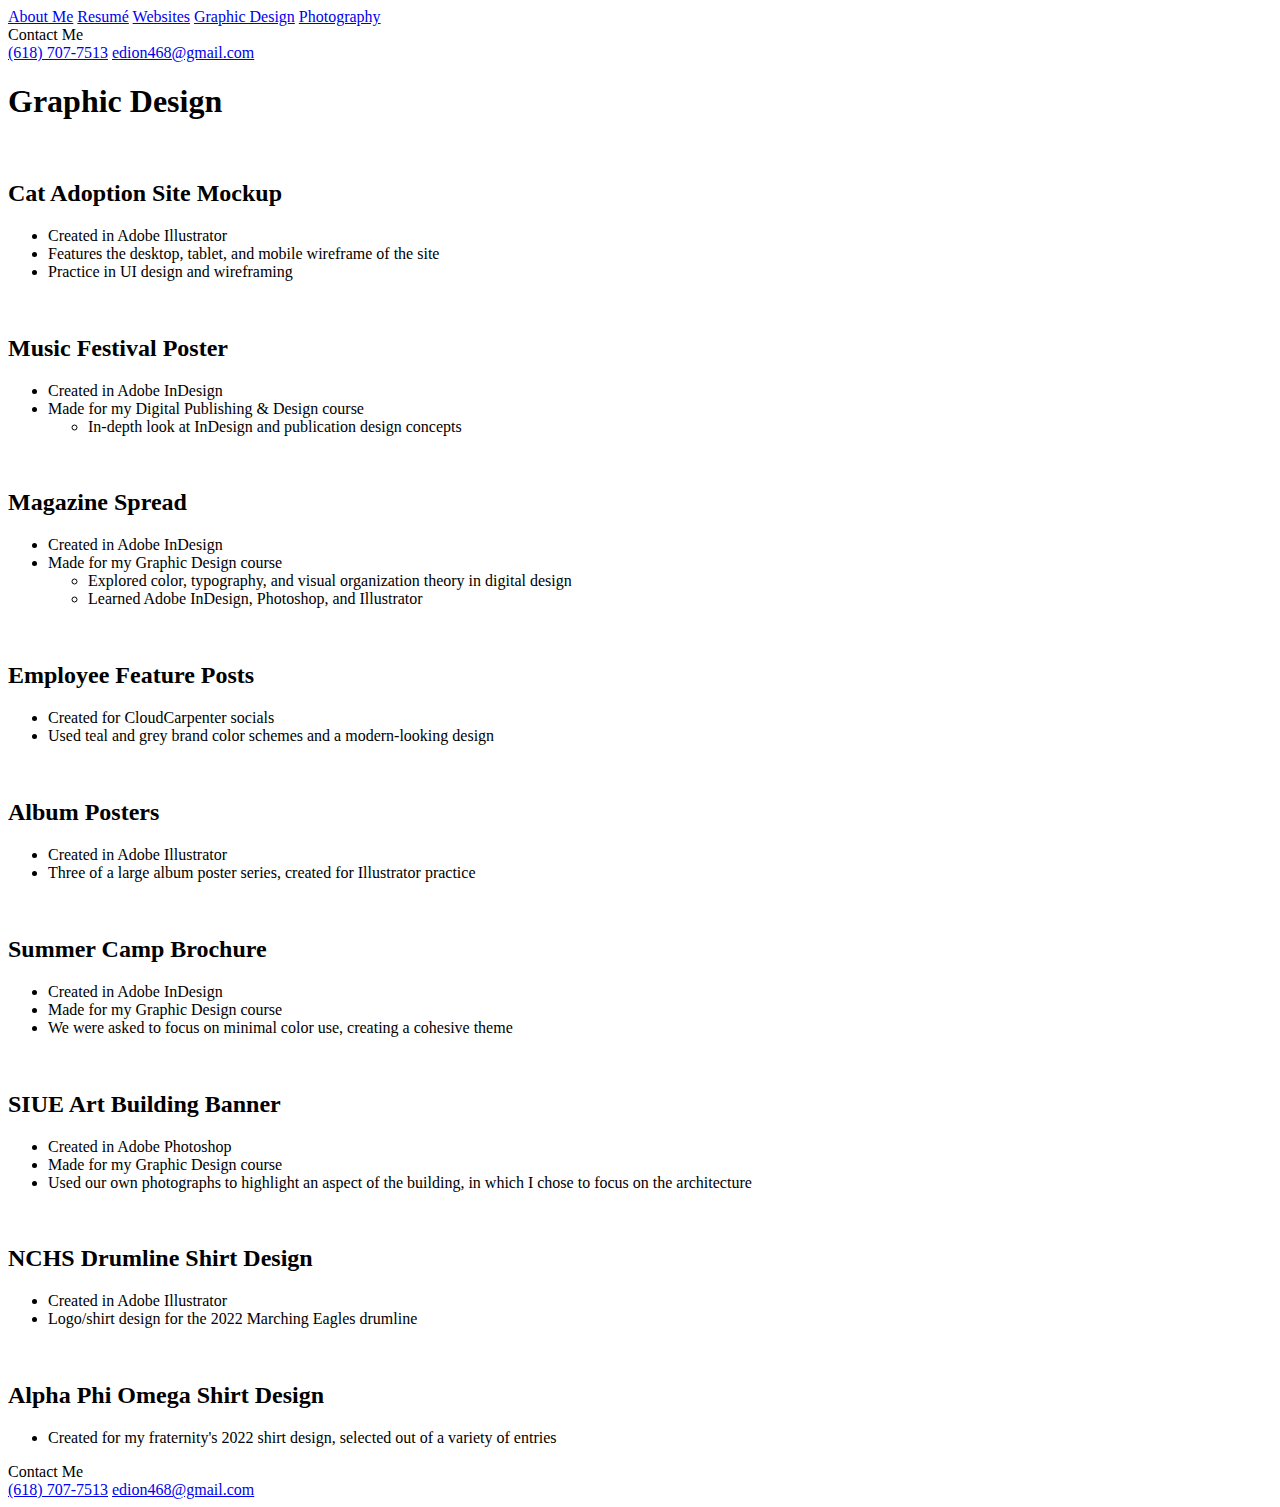
==== graphic_design.html @ b40576a1 "Add files via upload" ====
<!doctype html>
<html>
<head>
<meta charset="UTF-8">
<title>Graphic Design - Emily Dion</title>
<link href="css/portfolio.css" rel="stylesheet" type="text/css">
</head>

<body>
	<div class="wrapper">
		<aside>
			<div class="section nav">
				<a href="index.html" class="nav item link">About Me</a>
				<a href="resume.html" class="nav item link">Resumé</a>
				<a href="websites.html" class="nav item link">Websites</a>
				<a href="graphic_design.html" class="nav item link active">Graphic Design</a>
				<a href="photography.html" class="nav item link">Photography</a>
			</div>
			<div class="section contact">
				<div class="nav item" style="color: var(--teal);">Contact Me</div>
				<a href="tel:6187077513" class="nav item sub link">(618) 707-7513</a>
				<a href="mailto:edion468@gmail.com" class="nav item sub link">edion468@gmail.com</a>
			</div>
		</aside>
		<main>
			<div class="main-content graphic-design">
				<h1>Graphic Design</h1>
					<div class="design-block">
						<div class="design-image">
							<img src="images/graphic_design/cat_site_mockup.png" alt=""/>
						</div>
						<div>
							<h2>Cat Adoption Site Mockup</h2>
							<ul>
								<li>Created in Adobe Illustrator</li>
								<li>Features the desktop, tablet, and mobile wireframe of the site</li>
								<li>Practice in UI design and wireframing</li>
							</ul>
						</div>
					</div>
					<div class="design-block">
						<div class="design-image">
							<img src="images/graphic_design/bonaroo_poster.png" alt=""/>
						</div>
						<div>
							<h2>Music Festival Poster</h2>
							<ul>
								<li>Created in Adobe InDesign</li>
								<li>Made for my Digital Publishing & Design course</li>
								<ul>
									<li>In-depth look at InDesign and publication design concepts</li>
								</ul>
							</ul>
						</div>
					</div>
					<div class="design-block">
						<div class="design-image">
							<img src="images/graphic_design/magazine_spread.png" alt=""/>
						</div>
						<div>
							<h2>Magazine Spread</h2>
							<ul>
								<li>Created in Adobe InDesign</li>
								<li>Made for my Graphic Design course</li>
								<ul>
									<li>Explored color, typography, and visual organization theory in digital design</li>
									<li>Learned Adobe InDesign, Photoshop, and Illustrator</li>
								</ul>
							</ul>
						</div>
					</div>
					<div class="design-block">
						<div class="design-image">
							<img src="images/graphic_design/feature_posts.png" alt=""/>
						</div>
						<div>
							<h2>Employee Feature Posts</h2>
							<ul>
								<li>Created for CloudCarpenter socials</li>
								<li>Used teal and grey brand color schemes and a modern-looking design</li>
							</ul>
						</div>
					</div>
					<div class="design-block">
						<div class="design-image">
							<img src="images/graphic_design/posters.png" alt=""/>
						</div>
						<div>
							<h2>Album Posters</h2>
							<ul>
								<li>Created in Adobe Illustrator</li>
								<li>Three of a large album poster series, created for Illustrator practice</li> 
							</ul>
						</div>
					</div>
					<div class="design-block">
						<div class="design-image">
							<img src="images/graphic_design/brochure.jpg" alt=""/>
						</div>
						<div>
							<h2>Summer Camp Brochure</h2>
							<ul>
								<li>Created in Adobe InDesign</li>
								<li>Made for my Graphic Design course</li>
								<li>We were asked to focus on minimal color use, creating a cohesive theme</li>
							</ul>
						</div>
					</div>
					<div class="design-block">
						<div class="design-image">
							<img src="images/graphic_design/art_and_design_west.png" alt=""/>
						</div>
						<div>
							<h2>SIUE Art Building Banner</h2>
							<ul>
								<li>Created in Adobe Photoshop</li>
								<li>Made for my Graphic Design course</li>
								<li>Used our own photographs to highlight an aspect of the building, in which I chose to focus on the architecture</li>
							</ul>
						</div>
					</div>
					<div class="design-block">
						<div class="design-image">
							<img src="images/graphic_design/drumline_shirt.png" alt=""/>
						</div>
						<div>
							<h2>NCHS Drumline Shirt Design</h2>
							<ul>
								<li>Created in Adobe Illustrator</li>
								<li>Logo/shirt design for the 2022 Marching Eagles drumline</li>
							</ul>
						</div>
					</div>
					<div class="design-block">
						<div class="design-image">
							<img src="images/graphic_design/apo_shirt.png" alt=""/>
						</div>
						<div>
							<h2>Alpha Phi Omega Shirt Design</h2>
							<ul>
								<li>Created for my fraternity's 2022 shirt design, selected out of a variety of entries</li>
							</ul>
						</div>
					</div>
			</div>
			<footer>
				<div class="contact">
					<div class="nav item" style="color: var(--teal);">Contact Me</div>
					<a href="tel:6187077513" class="nav item sub link">(618) 707-7513</a>
					<a href="mailto:edion468@gmail.com" class="nav item sub link">edion468@gmail.com</a>
				</div>
			</footer>
		</main>
	</div>
</body>
</html>
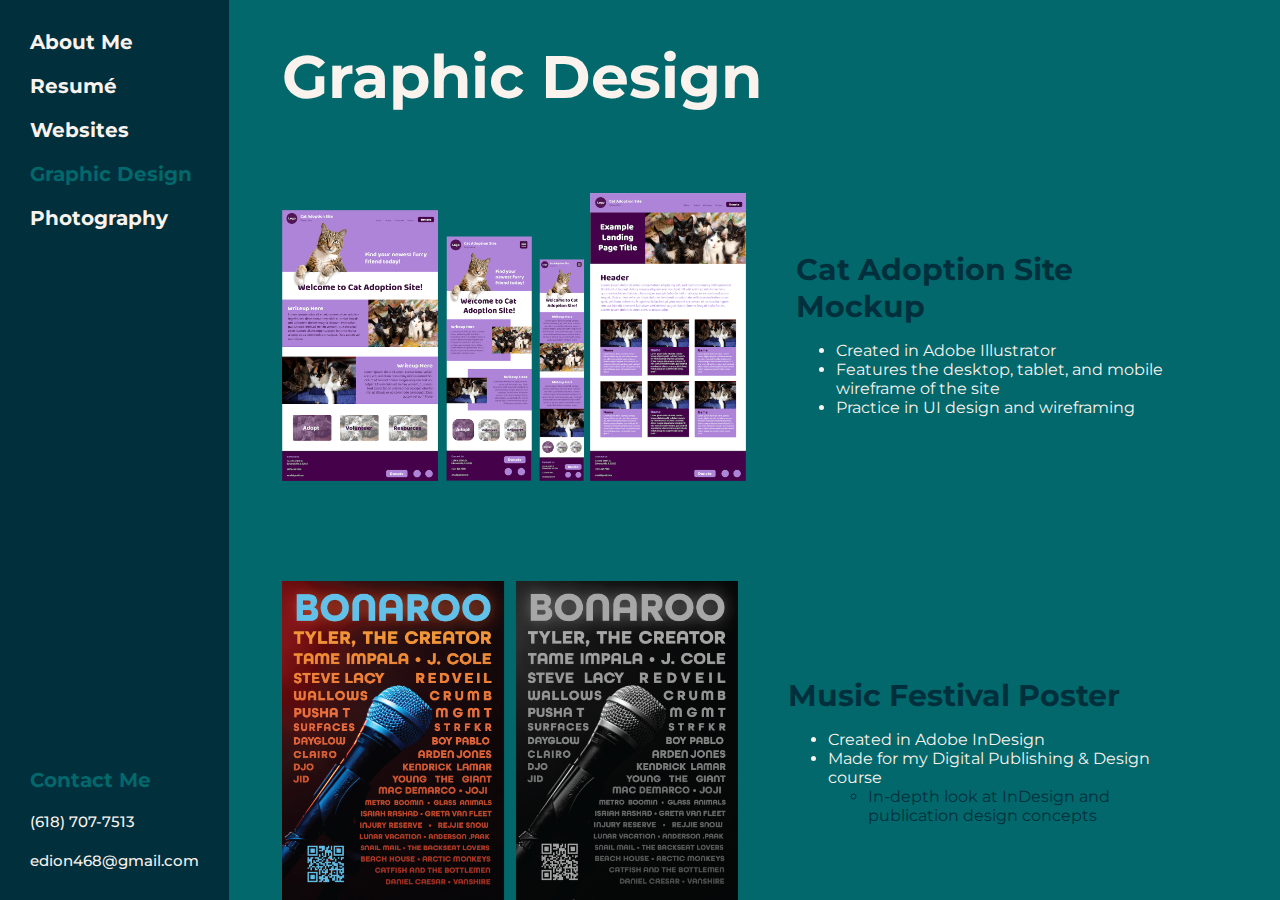
==== commit 89ab6c1c: "Photos Update" ====
--- a/graphic_design.html
+++ b/graphic_design.html
@@ -1,9 +1,10 @@
 <!doctype html>
 <html>
 <head>
-<meta charset="UTF-8">
-<title>Graphic Design - Emily Dion</title>
-<link href="css/portfolio.css" rel="stylesheet" type="text/css">
+	<meta charset="UTF-8">
+	<title>Graphic Design - Emily Dion</title>
+	<link href="css/portfolio.css" rel="stylesheet" type="text/css">
+	<link rel="icon" href="images/icons/logo.png">
 </head>
 
 <body>
--- a/css/portfolio.css
+++ b/css/portfolio.css
@@ -0,0 +1,910 @@
+@charset "UTF-8";
+/* CSS Document */
+/* Created and styled by Emily Dion (2023) */
+
+@import url('https://fonts.googleapis.com/css2?family=Montserrat:wght@300;500;600;700;800;900&display=swap'); 
+
+/* Page Styles */
+:root {
+	--dark-pink: #910B3C; 
+	--navy: #012F3C; 
+	--rust: #B2705B; 
+	--sage: #63844B; 
+	--teal: #02686B; 
+	--tan: #BFABA5;
+	--off-white: #F9F2ED; 
+}
+
+.wrapper {
+  display: flex;
+  height: 100%;
+}
+
+body {
+	margin: 0; 
+	overflow: hidden;
+	height: 100vh;
+	font-family: montserrat; 
+	background: var(--teal); 
+}
+
+h1 {
+	color: var(--off-white); 
+	font-size: 60px; 
+	margin: 10px 0px 10px 0px; 
+}
+
+h2 {
+	color: var(--navy); 
+	font-size: 40px; 
+	margin: 10px 0px 10px 0px; 
+}
+
+h3 {
+	color: var(--navy); 
+	font-size: 30px; 
+	margin: 10px 0px 10px 0px; 
+}
+
+p {
+	color: var(--off-white); 
+	margin: 10px 0px 10px 0px; 
+}
+
+
+/* Navigation */ 
+aside {
+	flex: 0 1 10%; 
+	background: var(--navy);
+	display: flex; 
+	flex-direction: column; 
+	justify-content: space-between; 
+	padding: 20px; 
+}
+
+/* Main Content */
+main {
+	display: flex; 
+	overflow-y: auto;
+	align-content: center; 
+	justify-content: center;
+    align-items: center;
+	width: 100%; 
+}
+
+.main-content {
+	display: flex; 
+	height: 575px; 
+	width: 90%; 
+	margin: 0px auto; 
+	flex-flow: row wrap; 
+	flex-direction: column; 
+	flex-wrap: wrap; 
+	vertical-align: middle;
+}
+
+img {
+	display: flex; 
+	max-height: 575px;
+	max-width: 407px; 
+	height: auto; 
+	width: 100%; 
+	box-shadow: 0 5px 15px rgba(1, 47, 60, 1); 
+	margin-left: auto; 
+	margin-right: auto; 
+}
+
+footer {
+	display: none; 
+}
+
+
+
+/* About Page Content */ 
+.text {
+	display: flex;
+	width: 48%; 
+	height: 55%; 
+	flex-direction: column;
+	padding-top: 20px; 
+	padding-bottom: 20px; 
+}
+
+.circles
+{
+	display: flex;
+	width: 48%; 
+	flex-direction: row; 
+	flex-flow: row-wrap; 
+	align-items: center; 
+	padding-top: 50px; 
+}
+
+.circle {
+	display: flex; 
+	margin: 10px; 
+	height: 130px; 
+	width: 130px; 
+	border-radius: 50%; 
+	background-color: aqua; 
+	text-align: center; 
+	align-items: center; 
+	justify-content: center; 
+	font-weight: 500; 
+	font-size: 20px; 
+	color: var(--off-white); 
+}
+
+.circle-link {
+	display: flex; 
+	height: 130px; 
+	border-radius: 50%;
+	text-decoration: none; 
+}
+
+.pink.circle { background-color: var(--dark-pink); margin-left: 0px; }
+
+.teal.circle {background-color: var(--navy);}
+
+.rust.circle {background-color: var(--rust);}
+
+.sage.circle {background-color: var(--sage);}
+
+.circle:hover {
+	transition: all 0.2s ease-in-out;
+	font-weight: bold; 
+	box-shadow: 0 5px 15px rgba(1, 47, 60, 1); 
+}
+
+.pink:hover { background-color: #6B1832; }
+
+.teal:hover { background-color: #224F52; }
+
+.rust:hover { background-color: #865C4D; }
+
+.sage:hover { background-color: #566B43; }
+
+.nav.link {
+	display: flex; 
+	text-decoration: none; 
+	color: var(--off-white); 
+	font-size: 20px; 
+	padding: 10px; 
+	font-family: montserrat; 
+	font-weight: 700; 
+}
+
+.nav.link:hover {
+	color: var(--teal); 
+	transition: all 0.2s ease-in-out;
+}
+
+.nav.link.active {color: var(--teal);}
+
+.nav.sub.link {
+	color: var(--off-white); 
+	font-size: 15px; 
+	padding: 10px; 
+	font-weight: 500; 
+}
+
+.nav.sub.link:hover {
+	font-weight: bold; 
+	transition: all 0.2s ease-in-out;
+}
+
+.nav.item {
+	display: flex; 
+	color: var(--off-white); 
+	font-size: 20px; 
+	padding: 10px; 
+	font-family: montserrat; 
+	font-weight: 700; 
+}
+
+
+
+/* Resume Page Content */
+.heading-block {
+	width: 100%; 
+	display: flex; 
+	justify-content: space-between; 
+	align-items: center; 
+}
+
+.heading-block img{
+	height: 50px; 
+	width: auto; 
+	max-height: none; 
+	max-width: none; 
+	margin: 0px; 
+	box-shadow: none; 
+}
+
+.main-content.resume {
+	height: 675px; 
+	flex-flow: column;
+	flex-wrap: nowrap; 
+	align-content: center; 
+}
+
+.resume h1 { color: var(--off-white); margin: 5px; }
+
+.resume h2 { color: var(--off-white); margin: 5px; }
+
+.resume h3 { color: var(--navy); margin: 5px; }
+
+.resume h4 { color: var(--off-white); font-style: italic; margin: 5px; }
+
+.resume p { color: var(--off-white); margin: 5px; }
+
+.resume ul li {color: var(--off-white);}
+
+.resume ul > ul li {color: var(--navy);}
+
+.slide { margin: 0px 0px 40px 0px; height: 575px; }
+
+.slides {
+	display: flex;
+	height: 575px; 
+	flex-direction: column; 
+	overflow-y: scroll;
+	scroll-snap-type: y mandatory;
+	scroll-behavior: smooth;
+	-webkit-overflow-scrolling: touch;
+	overflow-x: hidden; 
+}
+
+.slider {width: 100%;}
+
+.slider > a {
+	display: inline-flex;
+  	width: 30px;
+  	height: 30px;
+  	text-decoration: none;
+  	align-items: center;
+  	justify-content: center;
+  	border-radius: 50%;
+  	margin: 0px 8px 0px 0px;
+  	position: relative;
+}
+
+.slider > a:hover > .icon { display: none; }
+
+.slider > a:hover > .hover { display: block; }
+
+.slider > a img { box-shadow: none; }
+
+.slider > a:focus {background: var(--dark-pink);}
+
+.slides > div {
+	scroll-snap-align: start;
+  	flex-shrink: 0;
+  	width: 100%;
+  	background: var(--teal);
+  	transform: scale(1);
+  	transition: transform 0.5s;
+  	position: relative;
+  	display: flex;
+  	flex-direction: column; 
+}
+
+.slides::-webkit-scrollbar { width: 10px; height: 10px; }
+
+.slides::-webkit-scrollbar-thumb { background: white; border-radius: 10px; }
+
+.slides::-webkit-scrollbar-track { background: transparent; }
+
+.hover { display: none; }
+
+.main-content::-webkit-scrollbar { width: 10px; height: 10px; }
+
+.main-content::-webkit-scrollbar-thumb { background: white; border-radius: 10px; }
+
+.main-content::-webkit-scrollbar-track { background: transparent; }
+
+.section-block { padding: 10px 0px 10px 0px; }
+
+
+
+/* Websites Page Content */
+.main-content.websites {
+	overflow-y: scroll; 
+	height: 90%; 
+	flex-flow: column;
+	flex-wrap: nowrap; 
+}
+
+.websites h1 {
+	padding-top: 30px; 
+}
+
+.sites-container {
+	display: flex; 
+	width: 100%; 
+	height: 100%; 
+	flex-direction: row; 
+	flex-flow: wrap; 
+	flex-wrap: wrap; 
+}
+
+.websites img {
+	border-radius: 3.5%; 
+	height: 100%; 
+}
+
+.websites img:hover {
+	opacity: 50%; 
+   	transition: transform 300ms 100ms cubic-bezier(0.175, 0.885, 0.32, 1.275);
+}
+
+.cover {
+	width: 325px; 
+	height: 209px; 
+	background-color: var(--navy);
+	border-radius: 3.5%; 
+	margin: 20px; 
+}
+
+.cover:hover {
+	transform: scale(1.035);
+   	transition: transform 300ms 100ms cubic-bezier(0.175, 0.885, 0.32, 1.275);
+	box-shadow: 0 5px 15px rgba(1, 47, 60, 1); 
+}
+
+.cover:hover > .image-text { display: block; }
+
+.cover:hover > .websites img { opacity: 50%; }
+
+.image-text {
+    display: none; 
+	position: absolute;
+	top: 50%;	
+	left: 50%;
+	transform: translate(-50%, -50%);
+	color: white; 
+	text-align: center; 
+	font-weight: bold; 
+	font-size: 25px; 
+}
+
+.image-text:hover > .websites img:hover { opacity: 50%; }
+
+.site-link {
+	color: var(--off-white); 
+	text-decoration: none; 
+}
+
+
+
+/* Graphic Design Page Content */
+.main-content.graphic-design {
+	overflow-y: scroll; 
+	height: 100%; 
+	flex-flow: column;
+	flex-wrap: nowrap; 
+}
+
+.graphic-design h1 {
+	padding-top: 30px; 
+	padding-bottom: 20px; 
+}
+
+.graphic-design ul li {color: var(--off-white);}
+
+.graphic-design ul > ul li {color: var(--navy);}
+
+.design-block {
+	display: flex; 
+	flex-direction: row; 
+	margin: 50px 0px; 
+	align-items: center;
+	margin-right: 50px; 
+}
+
+.design-block h2 {
+	font-size: 30px; 
+}
+
+.design-image {
+	display: flex; 
+	width: 650px; 
+	height: 100%; 
+	justify-content: center; 
+	padding-right: 50px; 
+}
+
+.design-image img {
+  	vertical-align: middle;
+	max-height: 450px;
+	max-width: 100%;  
+	height: 100%; 
+	width: auto; 
+	margin-left: 0px; 
+	margin-right: 0px; 
+	box-shadow: none; 
+}
+
+
+
+/* Photography Page Content */
+.main-content.photography {
+	display: flex; 
+	overflow-y: scroll; 
+	height: 100%; 
+	flex-direction: row; 
+}
+
+.photography h1 {
+	padding-top: 30px; 
+	padding-bottom: 20px; 
+}
+
+.photo-row {
+	display: flex;
+  	flex-wrap: wrap;
+  	padding: 0 4px;
+	margin-left: 5px; 
+}
+
+.photo-column {
+	flex: 25%;
+  	max-width: 24%;
+  	padding: 0 4px;
+}
+
+.photo-column img {
+	margin-top: 8px;
+  	vertical-align: middle;
+	max-height: none; 
+}
+
+
+
+
+/* Page Breaks */
+@media screen and (max-width: 1457px) {
+	/* Website Page Content */
+	.websites img {
+		width: 280px; 
+		height: auto; 
+	}
+	
+	.cover {
+		width: 280px; 
+		height: 180px; 
+	}
+	
+	.image-text {
+		font-size: 21px;
+	}
+}
+
+@media screen and (max-width: 1360px) {
+	/* About Me Page Content */
+	.main-content.about {
+		height: 80%; 
+		flex-direction: row; 
+	}
+	
+	.main-content.about img {
+		margin-right: 30px; 
+	}
+
+	.text {
+		width: auto; 
+		max-width: 42%; 
+		height: 535px; 
+	}
+
+	.circles
+	{
+		width: 100%; 
+		justify-content: space-evenly; 
+	}
+}
+
+@media screen and (max-width: 1307px) {
+	/* Website Page Content */
+	.sites-container {
+		justify-content: center; 
+	}
+}
+
+@media screen and (max-width: 1165px) {
+	/* Graphic Design Page Content */
+	.design-block {
+		flex-direction: column; 
+		justify-content: center; 
+		margin-bottom: 0px; 
+	}
+	
+	.design-block img{
+		margin-right: 0px; 
+		max-height: 400px; 
+	}	
+	
+	.design-image {
+		padding-right: 0px; 
+	}
+}
+
+@media screen and (max-width: 1142px) {
+	/* Photography Page Content */
+	.photo-column {
+    	flex: 45%;
+    	max-width: 50%;
+	}
+}
+
+@media screen and (max-width: 1070px) {
+	/* Main Page Content */ 
+	.main-content.about {
+		flex-wrap: wrap; 
+		justify-content: center; 
+	}
+	
+	.main-content.about img {
+		margin-right: auto; 
+	}
+
+	.text {
+		width: auto; 
+		max-width: 100%; 
+		height: auto; 
+	}
+
+	.circles
+	{
+		width: 100%; 
+		padding-top: 0px; 
+		padding-bottom: 50px; 
+	}
+	
+	
+	/* Resume Page Content */
+	.section-block {
+		padding: 8px 0px 8px 0px;
+	}
+	
+	.resume h2 {
+		color: var(--off-white); 
+		margin: 5px; 
+		font-size: 35px; 
+	}
+
+	.resume h3 {
+		color: var(--navy); 
+		margin: 5px; 
+		font-size: 25px; 
+
+	}
+
+	.resume h4 {
+		color: var(--off-white); 
+		font-style: italic; 
+		margin: 5px; 
+	}
+
+	.resume p {
+		color: var(--off-white);
+		margin: 5px; 
+	}
+}
+
+@media screen and (max-width: 1012px) {
+	/*Graphic Design Page Content */
+	.design-block {
+		flex-direction: column; 
+		justify-content: center; 
+		margin-bottom: 0px; 
+		width: 100%; 
+	}
+	
+	.design-image {
+		padding-right: 0px; 
+		width: 100%; 
+	}
+	
+	.design-block img{
+		margin-right: 0px; 
+		max-height: none; 
+		width: 100%; 
+		height: auto; 
+	}	
+	
+	
+}
+
+@media screen and (max-width: 960px) {
+	/* Graphic Design Page Content */
+	.design-block img {
+		max-width: 100%; 
+		height: auto; 
+	}
+	
+}
+
+@media screen and (max-width: 950px) {
+	/* Website Page Content */
+	.websites img {
+		width: 220px; 
+	}
+	
+	.cover {
+		width: 220px; 
+		height: 141px; 
+	}
+	
+	.image-text {
+		font-size: 21px;
+	}
+
+}
+
+@media screen and (max-width: 885px) {
+	/* About Me Page Content */
+	.circles {
+		width: 350px;  
+		flex-flow: row wrap; 
+		align-content: space-evenly; 
+		padding-top: 0px; 
+		height: 350px; 
+	}
+	
+	.pink.circle {
+		margin-left: 10px; 
+	}
+	
+	/* Resume Page Content */
+	.section-block {
+		padding: 6px 0px 6px 0px;
+	}
+	
+	.resume h2 {
+		color: var(--off-white); 
+		margin: 5px; 
+		font-size: 30px; 
+	}
+
+	.resume h3 {
+		color: var(--navy); 
+		margin: 5px; 
+		font-size: 20px; 
+
+	}
+
+	.resume h4 {
+		color: var(--off-white); 
+		font-style: italic; 
+		margin: 5px; 
+		font-size: 15px; 
+	}
+
+	.resume p {
+		color: var(--off-white);
+		margin: 5px; 
+		font-size: 15px; 
+	}
+}
+
+@media screen and (max-width: 816px) {
+	/* Websites Page Content */
+	.websites img {
+		width: 170px; 
+	}
+	
+	.cover {
+		width: 170px; 
+		height: 109px; 
+	}
+	
+	.image-text {
+		font-size: 16px;
+	}
+}
+
+@media screen and (max-width: 825px) {
+	/* Resume Page Content */
+	.resume h1 {
+		font-size: 45px;
+	}
+	
+	/* Websites Page Content */
+	.websites h1 {
+		font-size: 45px;
+	}
+	
+	.websites h2 {
+		font-size: 35px; 
+	}
+ 
+	/* Graphic Design Page Content */
+	.graphic-design h1 {
+		font-size: 45px; 
+	}
+	
+	/* Photography Page Content */
+	.photography h1 {
+		font-size: 45px; 
+	}
+}
+
+/* main page screen break to tablet size*/
+@media screen and (max-width: 690px) {
+	/* Page Content */
+	.wrapper {
+		flex-direction: column; 
+	}
+	
+	main {
+		height: 100%; 
+		flex-direction: column; 
+	}
+	
+	footer {
+		display: flex; 
+		width: 100%; 
+		height: auto; 
+		background: var(--navy);
+		flex-direction: row;  
+		margin: 50px 0px 0px 0px; 
+	}
+	
+	footer .contact {
+		padding: 30px; 
+	}
+	
+	footer .nav.item {
+		font-size: 15px; 
+		padding: 0px 0px 5px 5px; 
+	}
+	
+	footer .nav.sub.link {
+		font-size: 10px; 
+		padding: 5px 0px 5px 5px; 
+	}
+	
+	/* Navigation */
+	aside {
+		flex: 0 1 50px; 
+		flex-direction: row;  
+		justify-content: center; 
+		padding: 20px; 
+	}
+	
+	.section {
+		display: flex; 
+		flex-direction: row;  
+		justify-content: space-between; 
+	}
+	
+	.section.contact {
+		display: none; 
+	}
+	
+	.nav.link {
+		font-size: 15px; 
+	}
+	
+	/* About Me Page Content */	
+	.main-content.about {
+		padding-top: 500px; 
+		height: auto; 
+	}
+	
+	.circles {
+		width: 100%; 
+		padding-top: 0px; 
+		height: auto; 
+	}
+	
+	/* Website Page Content */
+	.websites img {
+		width: 220px; 
+	}
+	
+	.cover {
+		width: 220px; 
+		height: 141px; 
+	}
+	
+	.image-text {
+		font-size: 21px;
+	}
+	
+	/* Photography Page Content */
+	.photo-column {
+		flex: 25%;
+		max-width: 23%;
+		padding: 0 4px;
+	}
+}
+
+@media screen and (max-width: 667px) {
+	/* About Me Page Content */
+	.circles {
+		height: 300px; 
+		width: 60%; 
+		padding-bottom: 0px; 
+	}
+}
+
+@media screen and (max-width: 589px) {
+	/* Websites Page Content */
+	.websites img {
+		width: 170px; 
+	}
+	
+	.cover {
+		width: 170px; 
+		height: 109px; 
+	}
+	
+	.image-text {
+		font-size: 16px;
+	}
+}
+
+@media screen and (max-width: 575px) {
+	/* Navigation */
+	aside {
+		flex: 0 1 35px; 
+	}
+	
+	.nav.link {
+		font-size: 12px; 
+		padding: 8px; 
+	}
+	
+	/* Photography Page Content */
+	.photo-column {
+    	flex: 45%;
+    	max-width: 50%;
+	}
+}
+
+@media screen and (max-width: 500px) {
+	/* About Me Page Content */
+	.circles {
+		height: 300px; 
+		width: 100%; 
+	}
+}
+
+/* start of phone styles */
+@media screen and (max-width: 470px) {
+	/* Navigation */
+	aside {
+		flex: 0 1 35px; 
+	}
+	
+	.nav.link {
+		font-size: 10px; 
+		padding: 6px; 
+	}
+}
+
+@media screen and (max-width: 390px) {
+	/* Navigation */
+	aside {
+		flex: 0 1 20px; 
+	}
+	
+	.nav.link {
+		font-size: 9px; 
+		padding: 7px;
+	}
+}
+
+@media screen and (max-width: 372px) {
+	/* Navigation */
+	aside {
+		flex: 0 1 25px; 
+	}
+	
+	.nav.link {
+		font-size: 8px; 
+		padding: 6px; 
+	}
+}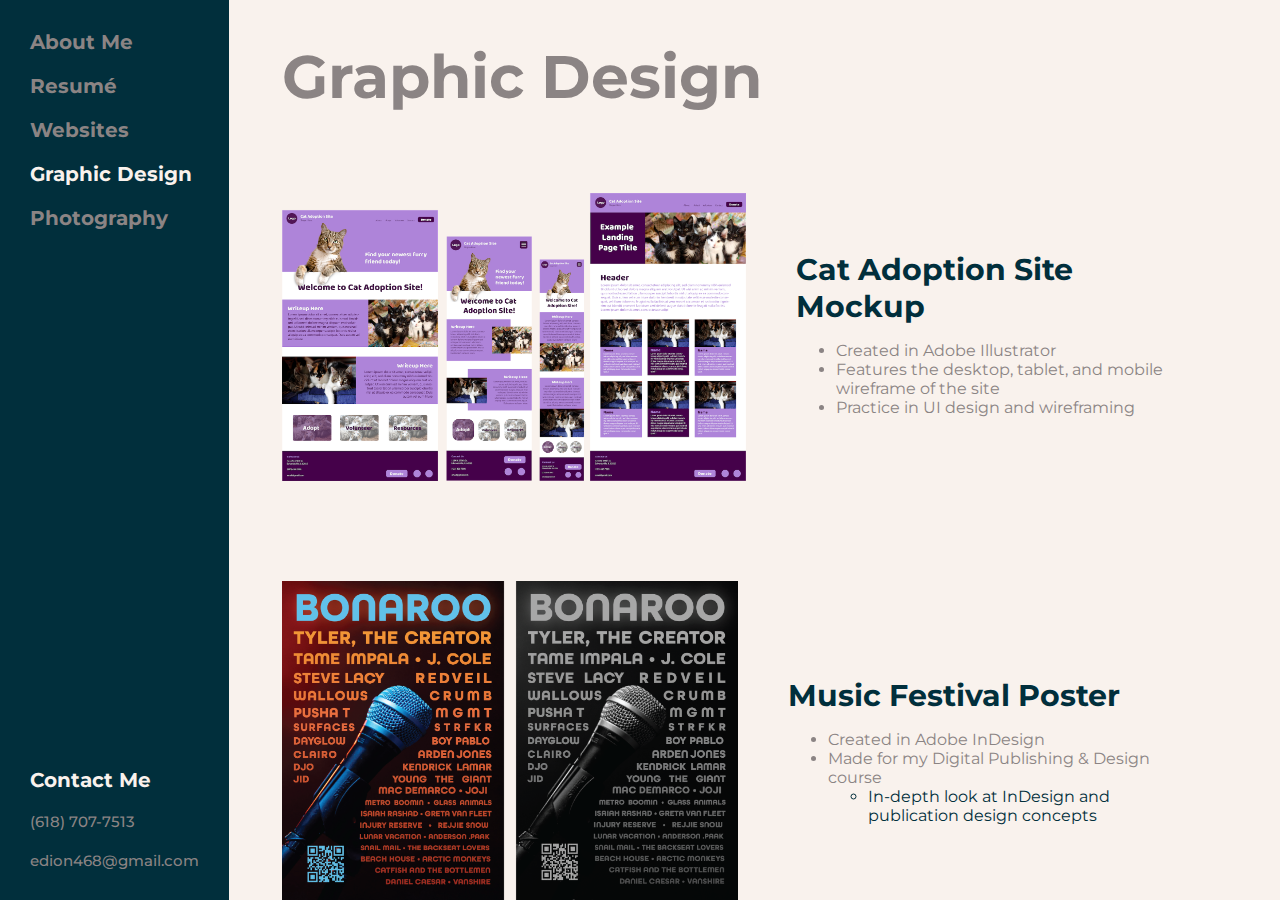
==== commit cd465cd7: "adding viewport code to each html file" ====
--- a/graphic_design.html
+++ b/graphic_design.html
@@ -5,6 +5,7 @@
 	<title>Graphic Design - Emily Dion</title>
 	<link href="css/portfolio.css" rel="stylesheet" type="text/css">
 	<link rel="icon" href="images/icons/logo.png">
+	<meta name="viewport" content="width=device-width, initial-scale=1.0">
 </head>
 
 <body>
@@ -72,6 +73,18 @@
 					</div>
 					<div class="design-block">
 						<div class="design-image">
+							<img src="images/graphic_design/japan_brochure.png" alt=""/>
+						</div>
+						<div>
+							<h2>Japan Travel Brochure</h2>
+							<ul>
+								<li>Created in Adobe InDesign</li>
+								<li>Made for Digital Publishing & Design Course</li>
+							</ul>
+						</div>
+					</div>
+					<div class="design-block">
+						<div class="design-image">
 							<img src="images/graphic_design/feature_posts.png" alt=""/>
 						</div>
 						<div>
@@ -109,6 +122,18 @@
 					</div>
 					<div class="design-block">
 						<div class="design-image">
+							<img src="images/graphic_design/crochet_critter_logo.png" alt=""/>
+						</div>
+						<div>
+							<h2>Crochet Critter Logo</h2>
+							<ul>
+								<li>Created in Adobe Illustrator</li>
+								<li>Made for my roommate's personal business, which was entered into SIUE's The Other 40 Business Competition
+							</ul>
+						</div>
+					</div>
+					<div class="design-block">
+						<div class="design-image">
 							<img src="images/graphic_design/art_and_design_west.png" alt=""/>
 						</div>
 						<div>
@@ -128,7 +153,7 @@
 							<h2>NCHS Drumline Shirt Design</h2>
 							<ul>
 								<li>Created in Adobe Illustrator</li>
-								<li>Logo/shirt design for the 2022 Marching Eagles drumline</li>
+								<li>Logo/shirt design for the 2022 Newton Marching Eagles drumline</li>
 							</ul>
 						</div>
 					</div>
--- a/css/portfolio.css
+++ b/css/portfolio.css
@@ -10,9 +10,9 @@
 	--navy: #012F3C; 
 	--rust: #B2705B; 
 	--sage: #63844B; 
-	--teal: #02686B; 
+	--teal: #F9F2ED; 
 	--tan: #BFABA5;
-	--off-white: #F9F2ED; 
+	--off-white: #8b8484; 
 }
 
 .wrapper {
@@ -132,7 +132,7 @@
 	justify-content: center; 
 	font-weight: 500; 
 	font-size: 20px; 
-	color: var(--off-white); 
+	color: var(--teal); 
 }
 
 .circle-link {
@@ -158,7 +158,7 @@
 
 .pink:hover { background-color: #6B1832; }
 
-.teal:hover { background-color: #224F52; }
+.teal:hover { background-color: #0D2632; }
 
 .rust:hover { background-color: #865C4D; }
 
@@ -275,8 +275,6 @@
 
 .slider > a img { box-shadow: none; }
 
-.slider > a:focus {background: var(--dark-pink);}
-
 .slides > div {
 	scroll-snap-align: start;
   	flex-shrink: 0;
@@ -328,15 +326,77 @@
 	flex-wrap: wrap; 
 }
 
+.cover {
+	width: 325px; 
+	height: 209px; 
+	border-radius: 3.5%; 
+	background-color: var(--navy);
+	opacity: 0%;
+	z-index: 2; 
+	position: absolute; 
+}
+
+.link-block:hover .cover {
+	transform: scale(1.035);
+   	transition: transform 300ms 100ms cubic-bezier(0.175, 0.885, 0.32, 1.275);
+	box-shadow: 0 5px 15px rgba(1, 47, 60, 1); 
+	opacity: 50%; 
+}
+
+.link-block:hover img{
+	transform: scale(1.035);
+   	transition: transform 300ms 100ms cubic-bezier(0.175, 0.885, 0.32, 1.275);
+	box-shadow: 0 5px 15px rgba(1, 47, 60, 1); 
+}
+
+.websites img {
+	width: 325px; 
+	height: 209px;
+	background-color: var(--navy);
+	border-radius: 3.5%; 
+	margin: 0px auto; 
+	align-items: center; 
+	z-index: 1; 
+	position: absolute; 
+}
+
+.link-block {
+	width: 325px; 
+	height: 209px; 
+	border-radius: 3.5%; 
+	margin: 20px; 
+	position: relative; 
+}
+
+.image-text {
+	display: flex; 
+    opacity: 0%;  
+	position: absolute;
+  	top: 50%;
+  	left: 50%;
+  	transform: translate(-50%, -50%);
+	color: var(--off-white); 
+	text-align: center; 
+	margin: 0px auto; 
+	font-weight: bold; 
+	font-size: 25px; 
+	z-index: 3; 
+}
+
+.link-block:hover .image-text { opacity: 100%;  }
+
+/*
 .websites img {
 	border-radius: 3.5%; 
 	height: 100%; 
 }
 
+
 .websites img:hover {
 	opacity: 50%; 
    	transition: transform 300ms 100ms cubic-bezier(0.175, 0.885, 0.32, 1.275);
 }
+
 
 .cover {
 	width: 325px; 
@@ -352,7 +412,11 @@
 	box-shadow: 0 5px 15px rgba(1, 47, 60, 1); 
 }
 
-.cover:hover > .image-text { display: block; }
+.cover > a:hover > img {
+	opacity: 50%; 
+}
+
+.cover:hover > .image-text { display: flex; }
 
 .cover:hover > .websites img { opacity: 50%; }
 
@@ -362,18 +426,19 @@
 	top: 50%;	
 	left: 50%;
 	transform: translate(-50%, -50%);
-	color: white; 
+	color: var(--off-white); 
 	text-align: center; 
 	font-weight: bold; 
 	font-size: 25px; 
 }
 
-.image-text:hover > .websites img:hover { opacity: 50%; }
-
 .site-link {
 	color: var(--off-white); 
 	text-decoration: none; 
 }
+
+.cover img > .site-link:hover { opacity: 50%; }
+*/
 
 
 
@@ -465,6 +530,11 @@
 /* Page Breaks */
 @media screen and (max-width: 1457px) {
 	/* Website Page Content */
+	.link-block {
+		width: 280px; 
+		height: 180px;
+	}
+	
 	.websites img {
 		width: 280px; 
 		height: auto; 
@@ -627,6 +697,11 @@
 
 @media screen and (max-width: 950px) {
 	/* Website Page Content */
+	.link-block {
+		width: 220px; 
+		height: 141px;
+	}
+	
 	.websites img {
 		width: 220px; 
 	}
@@ -690,6 +765,11 @@
 
 @media screen and (max-width: 816px) {
 	/* Websites Page Content */
+	.link-block {
+		width: 170px; 
+		height: 109px;
+	}
+	
 	.websites img {
 		width: 170px; 
 	}
@@ -800,6 +880,11 @@
 	}
 	
 	/* Website Page Content */
+	.link-block {
+		width: 220px; 
+		height: 141px;
+	}
+	
 	.websites img {
 		width: 220px; 
 	}
@@ -832,6 +917,11 @@
 
 @media screen and (max-width: 589px) {
 	/* Websites Page Content */
+	.link-block {
+		width: 170px; 
+		height: 109px;
+	}
+	
 	.websites img {
 		width: 170px; 
 	}
